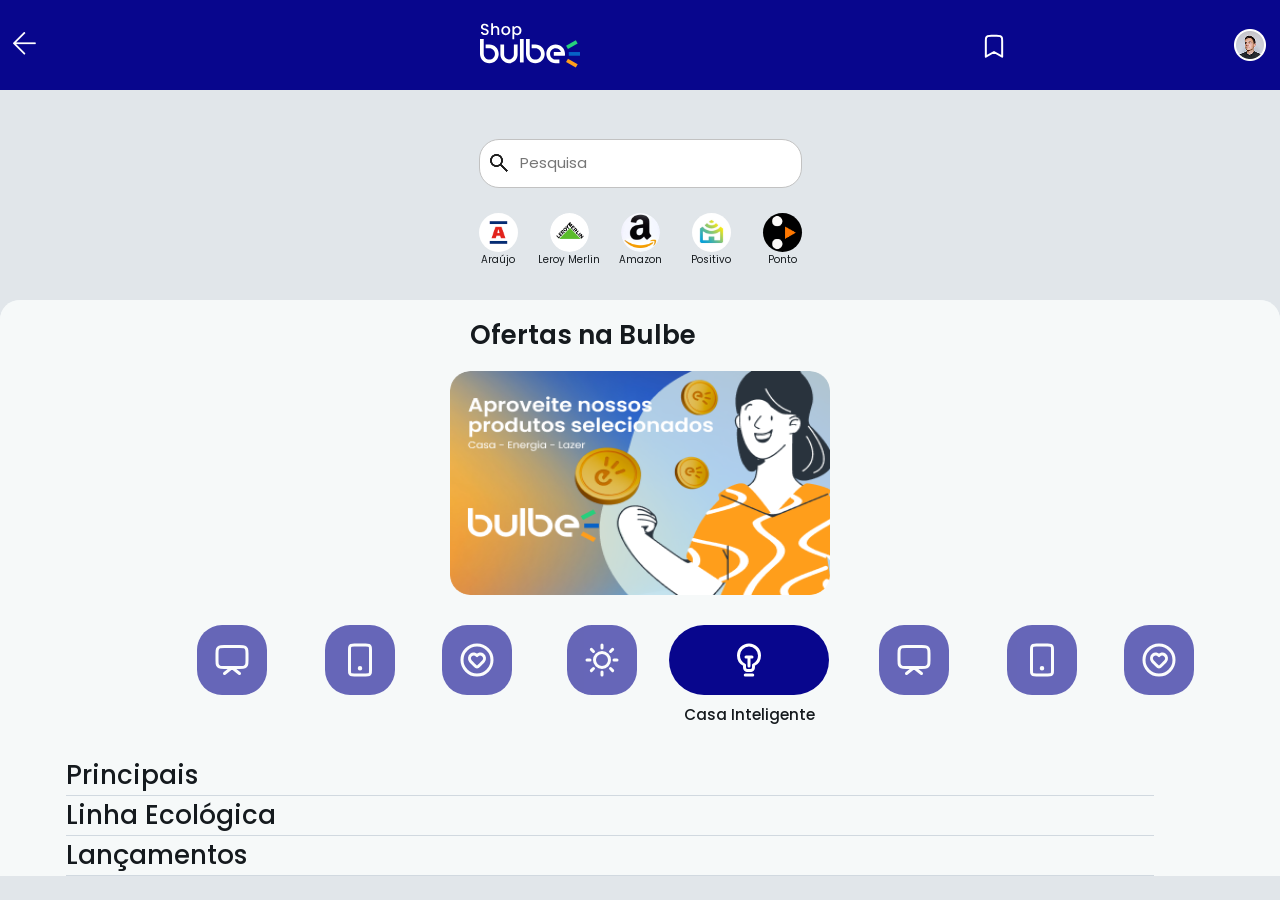
==== index.html @ 0b781660 "feat: conectar frontend à API Bulbe Energia - Cria scripts/api.js — cliente HTTP centralizado com:  " ====
<!DOCTYPE html>
<html lang="en">

<head>
  <meta charset="UTF-8" />
  <meta name="viewport" content="width=device-width, initial-scale=1.0" />
  <title>Página Home</title>
  <link rel="stylesheet" href="./assets/style.css" />
  <link rel="preconnect" href="https://fonts.googleapis.com" />
  <link rel="preconnect" href="https://fonts.gstatic.com" crossorigin />
  <link
    href="https://fonts.googleapis.com/css2?family=Poppins:ital,wght@0,100;0,200;0,300;0,400;0,500;0,600;0,700;0,800;0,900;1,100;1,200;1,300;1,400;1,500;1,600;1,700;1,800;1,900&display=swap"
    rel="stylesheet" />
</head>

<body>
  <header>
    <div class="parte-superior">
      <div class="itens-header">
        <div class="icon-seta">
          <img src="./assets/img/corner-up-left.png" alt="" id="seta" />
        </div>
        <a href="./index.html">
        <div class="logo-bulbe">
          <img src="./assets/img/bulbe-shop.svg" alt="" id="bulbe" />
        </div></a>
        <div class="sino-e-avatar">
          <a href="./paginas/favoritos.html"><div class="icon-sino">
            <img src="./assets/img/bookmark.svg" alt="" id="sino" />
          </div></a>
          <div class="icon-user">
            <img src="./assets/img/Avatar.png" alt="" id="avatar" />
          </div>
        </div>
      </div>
    </div>
  </header>

  <div class="headerSpace"></div>



<aside>
  <div class="pesquisa">
        <div class="barra-de-pesquisa">
          <div class="icon-lupa">
            <img src="./assets/img/lupa-icons.png" alt="" />
          </div>

          <input type="text" name="" id="pesquisa" placeholder="Pesquisa" />
          <div id="container-produtos-pesquisa"></div>
        </div>
        
  </div>
  
  <div class="empresa-principal">
    <a href="./paginas/afiliadosAraujo.html">
      <div class="caixa-empresa">
        <div class="empresa-1"></div>
        <div class="nome-empresa">Araújo</div>
      </div>
    </a>
      <a href="./paginas/afiliadosLeroy.html">
      <div class="caixa-empresa">
          <div class="empresa-2"></div>
          <div class="nome-empresa">Leroy Merlin</div>
      </div>
      </a>

      <a href="./paginas/afiliadosAmazon.html">
        <div class="caixa-empresa">
          <div class="empresa-3"></div>
          <div class="nome-empresa">Amazon</div>
        </div>
      </a>
    
     <a href="./paginas/afiliadosPositivo.html">
      <div class="caixa-empresa">
        <div class="empresa-4"></div>
        <div class="nome-empresa">Positivo</div>
      </div>
    </a>

    <a href="/paginas/afiliadosPonto.html">
      <div class="caixa-empresa">
        <div class="empresa-5"></div>
        <div class="nome-empresa">Ponto</div>
      </div> 
  
    </a>
  </div>
</aside>


<main>
  <div class="corpo-principal">
    <div class="titulo">Ofertas na Bulbe</div>
    <div class="imagem-banner">
      <img class="imagem-banner" src="./assets/img/Banner1.png" alt="">
    </div>
  </div>
  <!-- <div class="bolinhas-de-selecao">
    <div class="bolinha1"></div>
    <div class="bolinha2"></div>
  </div> -->

<div class="carrossel-categorias">
  <div class="icones-categorias">


    <a class="opacidade">
    <div class="icone-texto-categoria">
      <div class="fundo-imagem-icone">
        <div class="imagem-icone1"></div>
      </div>
      <div class="nome-icone">Casa Inteligente</div>
    </div></a>

    <a href="/paginas/categoria.html?categoria=Eletrodomésticos">
    <div class="icone-texto-categoria">
      <div class="fundo-imagem-icone">
        <div class="imagem-icone2"></div>
      </div>
      <div class="nome-icone">Eletrodomésticos</div>
    </div></a>

    <a href="/paginas/categoria.html?categoria=Eletrônicos">
    <div class="icone-texto-categoria">
      <div class="fundo-imagem-icone">
        <div class="imagem-icone3"></div>
      </div>
      <div class="nome-icone">Eletrônicos</div>
    </div></a>

    <a href="/paginas/categoria.html?categoria=Esporte e Lazer">
    <div class="icone-texto-categoria">
      <div class="fundo-imagem-icone">
        <div class="imagem-icone4"></div>
      </div>
      <div class="nome-icone">Esporte e Lazer</div>
    </div></a>

    <a href="/paginas/categoria.html?categoria=Energia Solar">
    <div class="icone-texto-categoria">
      <div class="fundo-imagem-icone">
        <div class="imagem-icone5"></div>
      </div>
      <div class="nome-icone">Energia Solar</div>
    </div></a>
    <a href="/paginas/categoria.html?categoria=Casa Inteligente">
    <div class="icone-texto-categoria">
      <div class="fundo-imagem-icone">
        <div class="imagem-icone1"></div>
      </div>
      <div class="nome-icone">Casa Inteligente</div>
    </div></a>

    <a href="/paginas/categoria.html?categoria=Eletrodomésticos">
    <div class="icone-texto-categoria">
      <div class="fundo-imagem-icone">
        <div class="imagem-icone2"></div>
      </div>
      <div class="nome-icone">Eletrodomésticos</div>
    </div></a>

    <a href="/paginas/categoria.html?categoria=Eletrônicos">
    <div class="icone-texto-categoria">
      <div class="fundo-imagem-icone">
        <div class="imagem-icone3"></div>
      </div>
      <div class="nome-icone">Eletrônicos</div>
    </div></a>

    <a href="/paginas/categoria.html?categoria=Esporte e Lazer">
    <div class="icone-texto-categoria">
      <div class="fundo-imagem-icone">
        <div class="imagem-icone4"></div>
      </div>
      <div class="nome-icone">Esporte e Lazer</div>
    </div></a>

    <a class="opacidade" href="#">
    <div class="icone-texto-categoria">
      <div class="fundo-imagem-icone">
        <div class="imagem-icone5"></div>
      </div>
      <div class="nome-icone">Energia Solar</div>
    </div></a>

    

  </div>
  </div>


<div class="sessao-card">
  <div class="titulo-sessao-card">
    Principais
    </div>
  
  <div class="carrossel" id="carrossel-principais">
    </div> </div>

<div class="sessao-card">
  <div class="titulo-sessao-card">
    Linha Ecológica
    </div>
  
  <div class="carrossel" id="carrossel-eco">
    </div> </div>

<div class="sessao-card">
  <div class="titulo-sessao-card">
    Lançamentos
    </div>
  
  <div class="carrossel" id="carrossel-lançamentos">
    </div> </div>

  <script src="scripts/script.js"></script>
</main>
</body>
---- assets/style.css ----
* {
  padding: 0;
  margin: 0;
  box-sizing: border-box;
  font-family: "Poppins";
}

:root {
  --cor-fundo-branco: #ffffff;
  --cor-fundo-imagem: #dddada;
  --cor-das-bordas-pesquisa: #c2c2c2;
  --cor-caixa-carrossel: #f1a240;
  --cor-header-botao: #08068d;
  --cor-da-barra-pesquisa: #a4b3c1;
  --cor-do-fundo-aside: #e1e6ea;
  --cor-bolinha: #d2d9df;
  --cor-titulos:#151A1E; 
  --cor-borda-sessao-card:#D1D9E0;
  --cor-main: #F6F9F9;
  --cor-preço: #0B08C4;
}

body {
  width: 100vw;
  height: 99vh;
  background-color: var(--cor-do-fundo-aside);
}

.opacidade{
  opacity: 0%;
  background-color: red;
}
.corpo-principal {
  width: 100%;
  height: 100%;
  background-color: var(--cor-main);
  /* border: 1px solid var(--cor-header-botao); */
  display: flex;
  flex-direction: column;
  align-items: center;
  justify-content: center;
  border-top-left-radius: 20px;
  border-top-right-radius: 20px;
}

.parte-superior {
  display: flex;
  justify-content: space-evenly;
  align-items: center;
  height: 100%;
  width: 100%;
  background-color: var(--cor-header-botao);
}

header {
  position: fixed;
  top: 0;
  /* border: 1px solid rgb(255, 0, 0); */
  background-color: var(--cor-header-botao);
  height: 90px;
  width: 100%;
  z-index: 10;
}

.itens-header {
  display: flex;
  justify-content: space-between;
  align-items: center;
  width: 100%;
  height: 100%;
  padding-left: 10px;
  padding-right: 10px;
  z-index: 1;
}

.sino-e-avatar {
  display: flex;
  justify-content: space-between;
  width: 23%;
  height: 40px;
  align-items: center;
}

#bulbe {
  position: relative;
  left: 20px;
  bottom: -2px;
}

.espacamento-superior {
  width: 100%;
  height: 15vh;
  background-color: var(--cor-do-fundo-aside);
}

#pesquisa {
  
  padding-left: 40px;
  background-color: var(--cor-fundo-branco);
  width: 323px;
  height: 49px;
  border-radius: 20px;
  border: 0.5px solid var(--cor-das-bordas-pesquisa);
  /* border: 1px solid blue; */
  margin-top: -20px;


}

.pesquisa {
 
  margin-bottom: 9px;
  /* border: 1px solid orange; */

  height: 49px;
}

aside {
  width: 100%;
  height: 20vh;
  background-color: var(--cor-do-fundo-aside);
  display: flex;
  flex-direction: column;
  justify-content: center;
  align-items: center;
  margin-top: 90px;
}

.pesquisa ::placeholder {
  font-size: 15px;
}

.icon-lupa {
  position: relative;
  left: 8px;
  top: 17px;
  z-index: 0;
  width: 16px;
  height: 16px;
}

.empresa-principal {
  display: flex;
  flex-direction: row;
  gap: 30px;
  justify-content: center;
  align-items: center;
  margin-bottom: 40px;
}

.empresa-1,
.empresa-2,
.empresa-3,
.empresa-4,
.empresa-5 {
  width: 39px;
  height: 39px;
  /* background-color: white; */
  border-radius: 50px;
  /* border: 1px solid black; */
  display: flex;
  align-items: center;
  justify-content: center;
}

.empresa-1 {
  background-image: url(./img/icon-araujo.png);
  background-size: cover;
}

.empresa-2 {
  background-image: url(./img/Leroy.svg);
  background-size: contain;
  background-repeat: no-repeat;
}

.empresa-3 {
  background-image: url(./img/Amazon.svg);
  background-size: cover;
}

.empresa-4 {
  background-image: url(./img/icon-positivo.png);
  background-size: cover;
}

.empresa-5 {
  background-image: url(./img/icon-ponto.png);
  background-size: cover;
}

.caixa-empresa {
  /* border: 1px solid yellow; */
  display: flex;
  flex-direction: column;
  align-items: center;
  justify-content: center;
  width: 41px;
  height: 90%;
  position: relative;
  top: 30px;
}

.nome-empresa {
  font-size: 10px;
  display: flex;
  flex-direction: row;
  text-wrap: nowrap;
  justify-content: center;
  
}

a{
 text-decoration: none;
 color: var(--cor-titulos)
}

.empresa-principal {
  position: relative;
  bottom: 9px;
  display: flex;
  /* border: 1px solid pink; */
  align-items: last baseline;
  justify-content: center;
}

/* .slide-maior {
  display: flex;
  overflow-x: auto;
  scroll-snap-type: x mandatory;
  -webkit-overflow-scrolling: touch;
  gap: 15px;
  padding: 10px;
} */

/* .caixa-maior-carrossel {
    display: flex;
  transition: transform 0.5s ease;
} */
.titulo {
  width: 229px;
  height: 31px;
  font-weight: 600;
  font-size: 26px;
  display: flex;
  margin-right: 0px;
  margin-right: 112px;
  margin-top: 20px;
  color: var(--cor-titulos);
}

.caixa-maior-carrossel {
  margin-top: 15px;
  background-color: var(--cor-caixa-carrossel);
  width: 375px;
  height: 225px;
  color: var(--cor-fundo-branco);
  display: flex;
  flex-direction: column;
  align-items: center;
  justify-content: center;
  font-weight: 500;
  font-size: 26px;
  border-radius: 20px;
  gap: 10px;
  text-align: center;
}

.headerSpace{
    height: 30px;
    width: 100%;
  
}

 .imagem-banner{
  display: flex;
  justify-content: center;
  align-items: center; 
  width: 380px;
  height: 224px;   
  border-radius: 20px;
} 

.titulo{
  display: flex;
  align-items: center;
  justify-content: flex-start;
  margin-bottom: 20px;
}

/* .escrita-interna {
  display: flex;
  word-wrap: break-word;
  width: 311px;
  text-align: left;
} */

/* .desconto {
  width: 139px;
  height: 47px;
  background-color: var(--cor-header-botao);
  border-radius: 20px;
  display: flex;
  align-items: center;
  justify-content: center;
} */

.imagem-carrossel {
  width: 39px;
  height: 39px;
  background-image: url(./img/icon-ponto.png);
  background-size: cover;
  border-radius: 100px;
  left: 160px;
  bottom: 50px;
  position: relative;
  z-index: 1;
}

.bolinha1,
.bolinha2 {
  height: 8px;
  width: 8px;
  border-radius: 100px;
}

.bolinha1 {
  border: 1px solid var(--cor-header-botao);
  background-color: var(--cor-header-botao);
}

.bolinha2 {
  border: 1px solid var(--cor-bolinha);
  background-color: var(--cor-bolinha);
}

.bolinhas-de-selecao {
  display: flex;
  gap: 5px;
  align-items: center;
  justify-content: center;
  /* border: 1px solid rgb(255, 0, 0); */
  position: relative;
  bottom: 30px;
}

.sessao-maior {
  display: flex;
  gap: 40px;
}

.caixa-sessao {
  width: 50px;
  height: 80px;
  background-color: var(--cor-header-botao);
  display: flex;
  justify-content: center;
  align-items: first baseline;
}

.sessao-1,.sessao-2,.sessao-3,.sessao-4,.sessao-5 {
  width: 61px;
  height: 66px;
  background-color: var(--cor-header-botao);
}

.icones-categorias {
  display: flex; /* Alinha os ícones lado a lado */
  gap: 15px; /* Espaço entre os ícones (reduzi um pouco) */
  padding: 30px 16px; /* Espaço nas bordas para o 1º e último item */
  
  /* Importante para o 'scroll-snap' funcionar com o padding */
  width: max-content; 
}

/* O ÍCONE (Estado Padrão / Inativo) */
.fundo-imagem-icone {
  background-color: var(--cor-header-botao);
  border-radius: 25px;
  display: flex;
  align-items: center;
  justify-content: center;
  margin: 0 auto;
  transition: all 0.3s ease;
  
  /* Padrão: Quadrado */
  width: 70px;
  height: 70px; 
}


.carrossel-categorias {
  width: 100%; /* Garante que ocupe a largura toda */
  overflow-x: auto; /* Habilita a rolagem */
  scroll-snap-type: x mandatory;
  scroll-behavior: smooth;
  scrollbar-width: none;
  /* REMOVIDO: display: flex, justify-content: center, align-items: center 
    Eles estavam quebrando a rolagem.
  */
}

.carrossel-categorias::-webkit-scrollbar {
  display: none;
}

.fundo-imagem-icone div {
  width: 36px;
  height: 36px;
  background-size: contain;
  background-position: center;
  background-repeat: no-repeat;
}

/* O wrapper de cada item */
.icone-texto-categoria {
  flex: 0 0 auto;
  scroll-snap-align: center;
  text-align: center;
  transition: all 0.3s ease;
  
  /* Padrão: Opaco */
  opacity: 0.6;
}

.icone-texto-categoria.ativo {
  opacity: 1;
}

.icone-texto-categoria.ativo .fundo-imagem-icone {
  /* Ativo: Retângulo largo */
  width: 160px; /* Sua largura desejada */
  height: 70px; /* Mantém a altura para um visual mais limpo */
  border-radius: 35px;
}

.icone-texto-categoria.ativo .nome-icone {
  /* Ativo: Visível e com altura */
  opacity: 1;
  height: 1.2em; /* Altura suficiente para uma linha de texto */
}

.nome-icone {
  color: var(--cor-titulos);
  text-decoration: none;
  font-size: 0.95rem;
  font-weight: 500;
  margin-top: 8px;
  opacity: 0;
  transition: opacity 0.3s ease;
}


.imagem-icone1, .imagem-icone2, .imagem-icone3, .imagem-icone4, .imagem-icone5{
    width: 36px;
    height: 36px;

    background-position: center;
    background-size: cover;
}

.imagem-icone1{
    background-image: url(./img/lightbulb-04.svg);
}

.imagem-icone2{
    background-image: url(./img/tv-02.svg);
}

.imagem-icone3{
    background-image: url(./img/phone-01.svg);
}

.imagem-icone4{
    background-image: url(./img/heart-circle.svg);
}

.imagem-icone5{
    background-image: url(./img/sun.svg);
}

.sessao-card {
  width: 100%;
  display: flex;
  flex-wrap: wrap;
  justify-content: center;
  align-items: flex-start;
  gap: 20px;
}


.titulo-sessao-card{
    display: flex;
    flex-direction: column;
    color: var(--cor-titulos);
    font-size: 26px;
    gap: 5px;
    border-bottom: 1px solid var(--cor-borda-sessao-card);
    width: 85%;
    font-weight: 500;
}
  
.titulo-sessao-card p{
    display: flex;
    font-size: 14px;
    align-items: center;
    font-weight: 600;
}

/* .card-produto {
  width: 250px;
  background-color: var(--cor-fundo-branco);
  border: 1px solid var(--cor-borda-sessao-card);
  border-radius: 20px;
  display: flex;
  flex-direction: column;
  align-items: center;
  justify-content: space-between;
  padding: 15px;
  gap: 10px;
  text-align: center;
  transition: transform 0.2s ease;
} */

.estrela{
    width: 14px;
    height: 14px;
    background-image: url(./img/star-01.png);
    background-size: 14px;
}

.avaliacao{
    display: flex;
    gap: 2px;
}



.nome-produto-card {
  font-size: 18px;
  font-weight: 500;
  color: var(--cor-titulos);
  display: -webkit-box;  /* número máximo de linhas */
  -webkit-box-orient: vertical;
  overflow: hidden;
  -webkit-line-clamp: 2;     /* número máximo de linhas */
  -webkit-box-orient: vertical;
  width: 100%;
}
.info-card{
  width: 45%;
  display: flex;
  flex-direction: column;
  gap: 14px;
}

.preco-produto-card {
  font-size: 18px;
  font-weight: 600;
  color: var(--cor-preço);

}

#container-produtos-pesquisa {
  position: absolute;
  top: 55px;
  left: 0;
  width: 100%;
  background-color: var(--cor-fundo-branco);
  border-radius: 12px;
  box-shadow: 0 4px 10px rgba(0, 0, 0, 0.15);
  z-index: 1;
  overflow-y: auto;
  max-height: 280px;
  display: none;
  flex-direction: column;
  gap: 10px;
  padding: 10px;
  transition: all 0.25s ease-in-out;
  scrollbar-width: thin;
  scrollbar-color: var(--cor-header-botao) transparent;
  opacity: 0;
}



.barra-de-pesquisa {
  position: relative;
}

#container-produtos-pesquisa .smallItem {
  width: 100%;
  background-color: var(--cor-fundo-branco);
  border: 1px solid var(--cor-borda-sessao-card);
  border-radius: 10px;
  display: flex;
  align-items: center;
  justify-content: flex-start;
  gap: 10px;
  padding: 8px;
  transition: transform 0.2s ease, box-shadow 0.2s ease;
}

#container-produtos-pesquisa .smallItem:hover {
  transform: translateY(-2px);
  box-shadow: 0 3px 8px rgba(0, 0, 0, 0.15);
}




#container-produtos-pesquisa .nome-produto-card {
  font-size: 15px;
  font-weight: 500;
  color: var(--cor-titulos);
  
}


#container-produtos-pesquisa .avaliacao {
  display: flex;
  gap: 1px;
  transform: scale(0.8);
  transform-origin: left;
}

#container-produtos-pesquisa .preco-produto-card {
  font-size: 14px;
  font-weight: 600;
  color: var(--cor-preço);
}

#container-produtos-pesquisa .botao-produto {
  width: 80px;
  height: 26px;
  background-color: var(--cor-header-botao);
  color: var(--cor-main);
  border-radius: 20px;
  display: flex;
  align-items: center;
  justify-content: center;
  font-size: 11px;
  font-weight: 500;
}



.carrossel {
  display: flex;
  overflow-x: auto;               
  scroll-snap-type: x mandatory;  
  gap: 20px;                       
  padding: 10px;        
  padding-left: 20px;   
  padding-right: 20px;         
  scrollbar-width: none;     
   
}

.carrossel::-webkit-scrollbar {
  display: none;                  
}

.smallItem {
  flex: 0 0 auto;                 
  scroll-snap-align: center;      
  width: 300px;
  height: 190px;
  border-radius: 15px;
  overflow: hidden;
  background: var(--cor-fundo-branco);
  border: 2px solid var(--cor-borda-sessao-card);
  display: flex;
  justify-content: center;
  align-items: center;
  flex-direction: row;
  gap: 12px;
  padding: 10px;
}

.imagem-card {
    width: 45%;
    height: 80%;
    display: flex;
    justify-content: center;
    align-items: center;

  }

.imagem-card img{
  
  width: auto;
  height: 90%;
  border-radius: 10px;
}

.estrela{
    width: 14px;
    height: 14px;
    background-image: url(./img/star-01.png);
    background-size: 14px;
}

.avaliacao{
    display: flex;
    gap: 2px;
}

.card-produto {
  min-width: 277px;
  max-width: 277px;
  height: 184px;
  border-radius: 20px;
  display: flex;
  align-items: center;
  justify-content: space-between;
  padding: 17px;
  border: 1px solid var(--cor-borda-sessao-card);
  background-color: var(--cor-fundo-branco);
  
}

.botao-produto {
  width: 100px;
  max-width: 140px;
  height: 34px;
  background-color: var(--cor-header-botao);
  color: var(--cor-main);
  border-radius: 20px;
  display: flex;
  align-items: center;
  justify-content: center;
  font-size: 13px;
  font-weight: 500;
  text-decoration: none;
}

.info-two{
  display: flex;
  flex-direction: column;
}

.sino-e-avatar a{
  width: 28px;
  height: 28px;
}

.icon-user{
  height: 40px;
}

main {
  background-color: var(--cor-main);
  border-top-left-radius: 20px;
  border-top-right-radius: 20px;
}


body, html {
  overflow-x: hidden;
}

@media (min-width: 600px) and (max-width: 1024px){
  
  .itens-header {
  padding-left: 30px;
  padding-right: 30px;

}
.sino-e-avatar {
  width: 13%;
}

#bulbe {
  left: 30px;
  bottom: -2px;
}

  #pesquisa {
    width: 680px;
    height: 60px;
  }

  .pesquisa {
    margin-bottom: 20px;
}

  .pesquisa ::placeholder {
    position: relative;
    top: 4px;
    left: 20px;
    font-size: 22px;
}

  .icon-lupa {
  position: relative;
  left: 20px;
  top: 17px;
  z-index: 0;
  width: 16px;
  height: 16px;
}

.imagem-banner {
    width: 100%;
    height: auto;
    max-width: 90%;
    border-radius: 20px;
    margin-bottom: 70px;
  }

.imagem-banner img {
    width: 100%;
    height: auto;
    border-radius: 20px;
  }

.titulo {
  font-size: 50px;
  width: 670px;
  height: 100px;
  margin-right: 10px;
  margin-bottom: 30px;
  }

.empresa-1,.empresa-2,.empresa-3,.empresa-4,.empresa-5 {
  width: 60px;
  height: 60px;
}
.empresa-principal {
  gap: 70px;
}
.nome-empresa {
  font-size: 15px;
}

.icone-texto-categoria.ativo .fundo-imagem-icone {
    width: 260px;
    height: 85px;
  }

.icone-texto-categoria.ativo .nome-icone {
    font-size: 20px;
  }

  .card-produto,
  .smallItem {
    min-width: 450px;
    max-width: 450px;
    height: 320px;
  }

  

  .botao-produto {
    width: 130px;
    height: 40px;
    font-size: 15px;
  }

}


@media (max-width: 400px){

.imagem-banner {
    width: 100%;
    max-width: 92%;
    border-radius: 20px;
  }

.imagem-banner img {
    width: 100%;
    height: auto;
    border-radius: 20px;
  }

} 

@media (max-width: 360px) {

  #pesquisa {
    width: 250px;
    height: 45px;
  }

  .empresa-1, .empresa-2, .empresa-3, .empresa-4, .empresa-5 {
    width: 32px;
    height: 32px;
  } 

  .caixa-empresa {
  top: 17px;
}

.nome-empresa {
    font-size: 9px;
  }

  .titulo {
  font-size: 22px;
  margin-right: 50px;
  margin-top: 15px;
  margin-bottom: -5px;
  }

  .icone-texto-categoria.ativo .fundo-imagem-icone {
    width: 130px;
    height: 60px;
  }

  .card-produto, .smallItem {
    min-width: 260px;
    max-width: 260px;
    height: 184px;
  } 

  

    
}
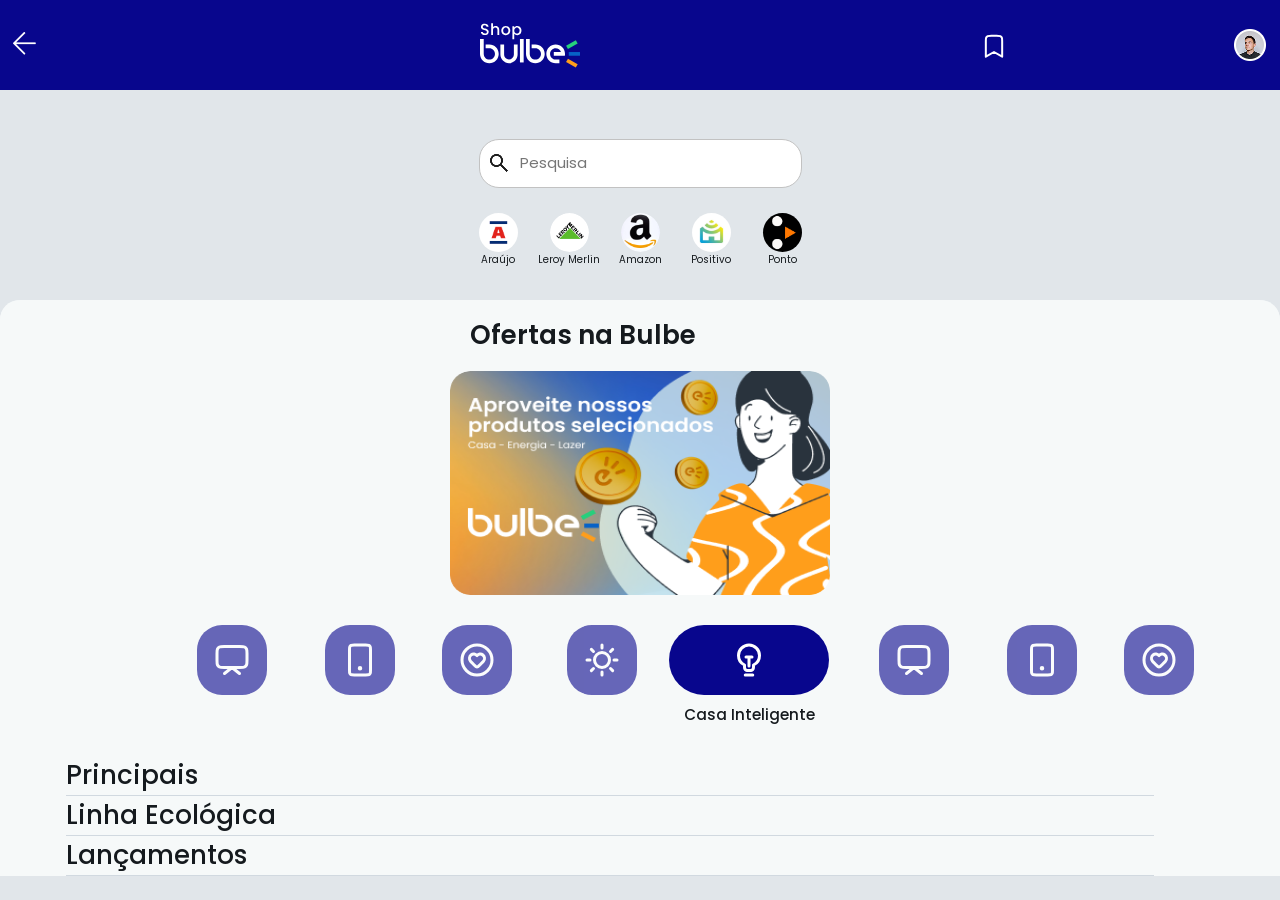
==== commit 01de9146: "fix: importar api.js em todos os HTMLs antes dos scripts de página Adiciona <script src="/scripts/ap" ====
--- a/index.html
+++ b/index.html
@@ -217,6 +217,7 @@
   <div class="carrossel" id="carrossel-lançamentos">
     </div> </div>
 
+  <script src="/scripts/api.js"></script>
   <script src="scripts/script.js"></script>
 </main>
 </body>
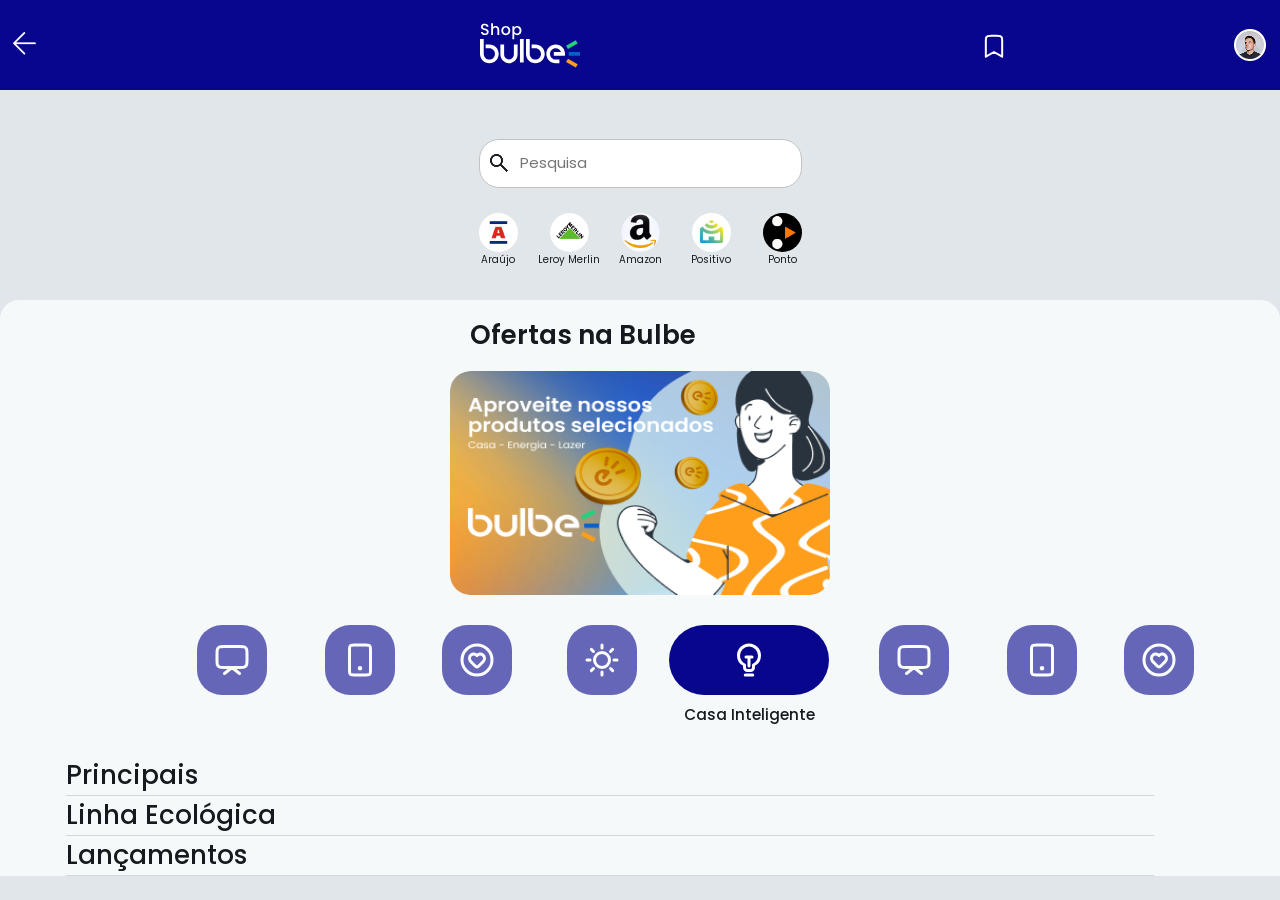
==== commit be715d9c: "feat: index botão admin por meio de java script" ====
--- a/index.html
+++ b/index.html
@@ -21,13 +21,16 @@
           <img src="./assets/img/corner-up-left.png" alt="" id="seta" />
         </div>
         <a href="./index.html">
-        <div class="logo-bulbe">
-          <img src="./assets/img/bulbe-shop.svg" alt="" id="bulbe" />
-        </div></a>
+          <div class="logo-bulbe">
+            <img src="./assets/img/bulbe-shop.svg" alt="" id="bulbe" />
+          </div>
+        </a>
         <div class="sino-e-avatar">
-          <a href="./paginas/favoritos.html"><div class="icon-sino">
-            <img src="./assets/img/bookmark.svg" alt="" id="sino" />
-          </div></a>
+          <a href="./paginas/favoritos.html">
+            <div class="icon-sino">
+              <img src="./assets/img/bookmark.svg" alt="" id="sino" />
+            </div>
+          </a>
           <div class="icon-user">
             <img src="./assets/img/Avatar.png" alt="" id="avatar" />
           </div>
@@ -40,31 +43,31 @@
 
 
 
-<aside>
-  <div class="pesquisa">
-        <div class="barra-de-pesquisa">
-          <div class="icon-lupa">
-            <img src="./assets/img/lupa-icons.png" alt="" />
-          </div>
-
-          <input type="text" name="" id="pesquisa" placeholder="Pesquisa" />
-          <div id="container-produtos-pesquisa"></div>
-        </div>
-        
-  </div>
-  
-  <div class="empresa-principal">
-    <a href="./paginas/afiliadosAraujo.html">
-      <div class="caixa-empresa">
-        <div class="empresa-1"></div>
-        <div class="nome-empresa">Araújo</div>
-      </div>
-    </a>
+  <aside>
+    <div class="pesquisa">
+      <div class="barra-de-pesquisa">
+        <div class="icon-lupa">
+          <img src="./assets/img/lupa-icons.png" alt="" />
+        </div>
+
+        <input type="text" name="" id="pesquisa" placeholder="Pesquisa" />
+        <div id="container-produtos-pesquisa"></div>
+      </div>
+
+    </div>
+
+    <div class="empresa-principal">
+      <a href="./paginas/afiliadosAraujo.html">
+        <div class="caixa-empresa">
+          <div class="empresa-1"></div>
+          <div class="nome-empresa">Araújo</div>
+        </div>
+      </a>
       <a href="./paginas/afiliadosLeroy.html">
-      <div class="caixa-empresa">
+        <div class="caixa-empresa">
           <div class="empresa-2"></div>
           <div class="nome-empresa">Leroy Merlin</div>
-      </div>
+        </div>
       </a>
 
       <a href="./paginas/afiliadosAmazon.html">
@@ -73,151 +76,166 @@
           <div class="nome-empresa">Amazon</div>
         </div>
       </a>
-    
-     <a href="./paginas/afiliadosPositivo.html">
-      <div class="caixa-empresa">
-        <div class="empresa-4"></div>
-        <div class="nome-empresa">Positivo</div>
-      </div>
-    </a>
-
-    <a href="/paginas/afiliadosPonto.html">
-      <div class="caixa-empresa">
-        <div class="empresa-5"></div>
-        <div class="nome-empresa">Ponto</div>
-      </div> 
-  
-    </a>
-  </div>
-</aside>
-
-
-<main>
-  <div class="corpo-principal">
-    <div class="titulo">Ofertas na Bulbe</div>
-    <div class="imagem-banner">
-      <img class="imagem-banner" src="./assets/img/Banner1.png" alt="">
-    </div>
-  </div>
-  <!-- <div class="bolinhas-de-selecao">
+
+      <a href="./paginas/afiliadosPositivo.html">
+        <div class="caixa-empresa">
+          <div class="empresa-4"></div>
+          <div class="nome-empresa">Positivo</div>
+        </div>
+      </a>
+
+      <a href="/paginas/afiliadosPonto.html">
+        <div class="caixa-empresa">
+          <div class="empresa-5"></div>
+          <div class="nome-empresa">Ponto</div>
+        </div>
+
+      </a>
+    </div>
+  </aside>
+
+
+  <main>
+    <div class="corpo-principal">
+      <div class="titulo">Ofertas na Bulbe</div>
+      <div class="imagem-banner">
+        <img class="imagem-banner" src="./assets/img/Banner1.png" alt="">
+      </div>
+    </div>
+    <!-- <div class="bolinhas-de-selecao">
     <div class="bolinha1"></div>
     <div class="bolinha2"></div>
   </div> -->
 
-<div class="carrossel-categorias">
-  <div class="icones-categorias">
-
-
-    <a class="opacidade">
-    <div class="icone-texto-categoria">
-      <div class="fundo-imagem-icone">
-        <div class="imagem-icone1"></div>
-      </div>
-      <div class="nome-icone">Casa Inteligente</div>
-    </div></a>
-
-    <a href="/paginas/categoria.html?categoria=Eletrodomésticos">
-    <div class="icone-texto-categoria">
-      <div class="fundo-imagem-icone">
-        <div class="imagem-icone2"></div>
-      </div>
-      <div class="nome-icone">Eletrodomésticos</div>
-    </div></a>
-
-    <a href="/paginas/categoria.html?categoria=Eletrônicos">
-    <div class="icone-texto-categoria">
-      <div class="fundo-imagem-icone">
-        <div class="imagem-icone3"></div>
-      </div>
-      <div class="nome-icone">Eletrônicos</div>
-    </div></a>
-
-    <a href="/paginas/categoria.html?categoria=Esporte e Lazer">
-    <div class="icone-texto-categoria">
-      <div class="fundo-imagem-icone">
-        <div class="imagem-icone4"></div>
-      </div>
-      <div class="nome-icone">Esporte e Lazer</div>
-    </div></a>
-
-    <a href="/paginas/categoria.html?categoria=Energia Solar">
-    <div class="icone-texto-categoria">
-      <div class="fundo-imagem-icone">
-        <div class="imagem-icone5"></div>
-      </div>
-      <div class="nome-icone">Energia Solar</div>
-    </div></a>
-    <a href="/paginas/categoria.html?categoria=Casa Inteligente">
-    <div class="icone-texto-categoria">
-      <div class="fundo-imagem-icone">
-        <div class="imagem-icone1"></div>
-      </div>
-      <div class="nome-icone">Casa Inteligente</div>
-    </div></a>
-
-    <a href="/paginas/categoria.html?categoria=Eletrodomésticos">
-    <div class="icone-texto-categoria">
-      <div class="fundo-imagem-icone">
-        <div class="imagem-icone2"></div>
-      </div>
-      <div class="nome-icone">Eletrodomésticos</div>
-    </div></a>
-
-    <a href="/paginas/categoria.html?categoria=Eletrônicos">
-    <div class="icone-texto-categoria">
-      <div class="fundo-imagem-icone">
-        <div class="imagem-icone3"></div>
-      </div>
-      <div class="nome-icone">Eletrônicos</div>
-    </div></a>
-
-    <a href="/paginas/categoria.html?categoria=Esporte e Lazer">
-    <div class="icone-texto-categoria">
-      <div class="fundo-imagem-icone">
-        <div class="imagem-icone4"></div>
-      </div>
-      <div class="nome-icone">Esporte e Lazer</div>
-    </div></a>
-
-    <a class="opacidade" href="#">
-    <div class="icone-texto-categoria">
-      <div class="fundo-imagem-icone">
-        <div class="imagem-icone5"></div>
-      </div>
-      <div class="nome-icone">Energia Solar</div>
-    </div></a>
-
-    
-
-  </div>
-  </div>
-
-
-<div class="sessao-card">
-  <div class="titulo-sessao-card">
-    Principais
-    </div>
-  
-  <div class="carrossel" id="carrossel-principais">
-    </div> </div>
-
-<div class="sessao-card">
-  <div class="titulo-sessao-card">
-    Linha Ecológica
-    </div>
-  
-  <div class="carrossel" id="carrossel-eco">
-    </div> </div>
-
-<div class="sessao-card">
-  <div class="titulo-sessao-card">
-    Lançamentos
-    </div>
-  
-  <div class="carrossel" id="carrossel-lançamentos">
-    </div> </div>
-
-  <script src="/scripts/api.js"></script>
-  <script src="scripts/script.js"></script>
-</main>
-</body>
+    <div class="carrossel-categorias">
+      <div class="icones-categorias">
+
+
+        <a class="opacidade">
+          <div class="icone-texto-categoria">
+            <div class="fundo-imagem-icone">
+              <div class="imagem-icone1"></div>
+            </div>
+            <div class="nome-icone">Casa Inteligente</div>
+          </div>
+        </a>
+
+        <a href="/paginas/categoria.html?categoria=Eletrodomésticos">
+          <div class="icone-texto-categoria">
+            <div class="fundo-imagem-icone">
+              <div class="imagem-icone2"></div>
+            </div>
+            <div class="nome-icone">Eletrodomésticos</div>
+          </div>
+        </a>
+
+        <a href="/paginas/categoria.html?categoria=Eletrônicos">
+          <div class="icone-texto-categoria">
+            <div class="fundo-imagem-icone">
+              <div class="imagem-icone3"></div>
+            </div>
+            <div class="nome-icone">Eletrônicos</div>
+          </div>
+        </a>
+
+        <a href="/paginas/categoria.html?categoria=Esporte e Lazer">
+          <div class="icone-texto-categoria">
+            <div class="fundo-imagem-icone">
+              <div class="imagem-icone4"></div>
+            </div>
+            <div class="nome-icone">Esporte e Lazer</div>
+          </div>
+        </a>
+
+        <a href="/paginas/categoria.html?categoria=Energia Solar">
+          <div class="icone-texto-categoria">
+            <div class="fundo-imagem-icone">
+              <div class="imagem-icone5"></div>
+            </div>
+            <div class="nome-icone">Energia Solar</div>
+          </div>
+        </a>
+        <a href="/paginas/categoria.html?categoria=Casa Inteligente">
+          <div class="icone-texto-categoria">
+            <div class="fundo-imagem-icone">
+              <div class="imagem-icone1"></div>
+            </div>
+            <div class="nome-icone">Casa Inteligente</div>
+          </div>
+        </a>
+
+        <a href="/paginas/categoria.html?categoria=Eletrodomésticos">
+          <div class="icone-texto-categoria">
+            <div class="fundo-imagem-icone">
+              <div class="imagem-icone2"></div>
+            </div>
+            <div class="nome-icone">Eletrodomésticos</div>
+          </div>
+        </a>
+
+        <a href="/paginas/categoria.html?categoria=Eletrônicos">
+          <div class="icone-texto-categoria">
+            <div class="fundo-imagem-icone">
+              <div class="imagem-icone3"></div>
+            </div>
+            <div class="nome-icone">Eletrônicos</div>
+          </div>
+        </a>
+
+        <a href="/paginas/categoria.html?categoria=Esporte e Lazer">
+          <div class="icone-texto-categoria">
+            <div class="fundo-imagem-icone">
+              <div class="imagem-icone4"></div>
+            </div>
+            <div class="nome-icone">Esporte e Lazer</div>
+          </div>
+        </a>
+
+        <a class="opacidade" href="#">
+          <div class="icone-texto-categoria">
+            <div class="fundo-imagem-icone">
+              <div class="imagem-icone5"></div>
+            </div>
+            <div class="nome-icone">Energia Solar</div>
+          </div>
+        </a>
+
+
+
+      </div>
+    </div>
+
+
+    <div class="sessao-card">
+      <div class="titulo-sessao-card">
+        Principais
+      </div>
+
+      <div class="carrossel" id="carrossel-principais">
+      </div>
+    </div>
+
+    <div class="sessao-card">
+      <div class="titulo-sessao-card">
+        Linha Ecológica
+      </div>
+
+      <div class="carrossel" id="carrossel-eco">
+      </div>
+    </div>
+
+    <div class="sessao-card">
+      <div class="titulo-sessao-card">
+        Lançamentos
+      </div>
+
+      <div class="carrossel" id="carrossel-lançamentos">
+      </div>
+    </div>
+
+
+    <script src="/scripts/api.js"></script>
+    <script src="/scripts/admin-badge.js"></script>
+    <script src="scripts/script.js"></script>
+  </main>
+</body>
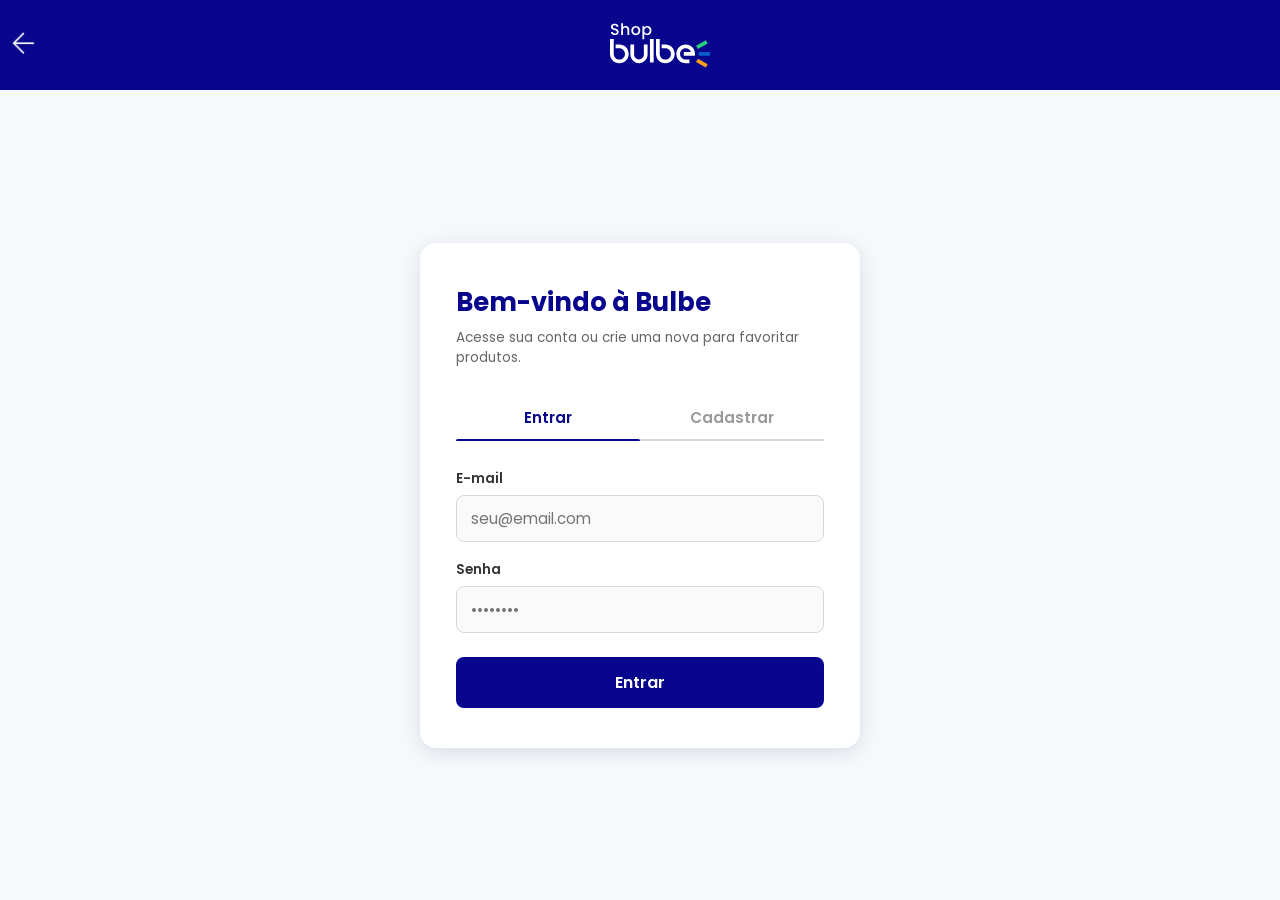
==== commit 63d35be4: "feat: login como primeira tela + icone de usuario dinamico - scripts/script.js: guard de autenticaca" ====
--- a/index.html
+++ b/index.html
@@ -235,6 +235,7 @@
 
 
     <script src="/scripts/api.js"></script>
+  <script src="/scripts/auth-header.js"></script>
     <script src="/scripts/admin-badge.js"></script>
     <script src="scripts/script.js"></script>
   </main>
--- a/assets/style.css
+++ b/assets/style.css
@@ -913,9 +913,164 @@
     min-width: 260px;
     max-width: 260px;
     height: 184px;
-  } 
-
-  
-
-    
-}
+  }
+
+
+
+
+}
+
+/* ═══════════════════════════════════════════════
+   WIDGET DE USUÁRIO (auth-header.js)
+═══════════════════════════════════════════════ */
+
+/* Ícone anônimo — não logado */
+.avatar-link-login {
+  display: flex;
+  align-items: center;
+}
+
+.avatar-anonimo img {
+  width: 36px;
+  height: 36px;
+  border-radius: 50%;
+  opacity: 0.55;
+  filter: brightness(3);
+  transition: opacity 0.2s;
+}
+
+.avatar-anonimo img:hover {
+  opacity: 0.9;
+}
+
+/* Círculo de iniciais — logado */
+.icon-user {
+  position: relative;
+}
+
+.avatar-usuario {
+  width: 38px;
+  height: 38px;
+  border-radius: 50%;
+  background: linear-gradient(135deg, #4c49d6, #0B08C4);
+  display: flex;
+  align-items: center;
+  justify-content: center;
+  cursor: pointer;
+  position: relative;
+  user-select: none;
+  transition: box-shadow 0.2s;
+  box-shadow: 0 0 0 2px rgba(255,255,255,0.25);
+}
+
+.avatar-usuario:hover {
+  box-shadow: 0 0 0 3px rgba(255,255,255,0.5);
+}
+
+.avatar-iniciais {
+  color: #fff;
+  font-size: 0.75rem;
+  font-weight: 700;
+  letter-spacing: 0.5px;
+}
+
+/* Badge "A" de admin */
+.avatar-admin-badge {
+  position: absolute;
+  bottom: -3px;
+  right: -3px;
+  width: 15px;
+  height: 15px;
+  background: #f1a240;
+  color: #08068D;
+  border-radius: 50%;
+  font-size: 0.55rem;
+  font-weight: 800;
+  display: flex;
+  align-items: center;
+  justify-content: center;
+  border: 1.5px solid #08068D;
+}
+
+/* Dropdown */
+.avatar-dropdown {
+  display: none;
+  position: absolute;
+  top: calc(100% + 10px);
+  right: 0;
+  background: #fff;
+  border-radius: 12px;
+  box-shadow: 0 8px 24px rgba(8,6,141,0.15);
+  min-width: 200px;
+  z-index: 1000;
+  overflow: hidden;
+  animation: dropIn 0.18s ease;
+}
+
+.avatar-dropdown.aberto {
+  display: block;
+}
+
+@keyframes dropIn {
+  from { opacity: 0; transform: translateY(-6px); }
+  to   { opacity: 1; transform: translateY(0); }
+}
+
+.avatar-info {
+  padding: 14px 16px 10px;
+  border-bottom: 1px solid #E8ECF0;
+  display: flex;
+  flex-direction: column;
+  gap: 2px;
+}
+
+.avatar-info strong {
+  font-size: 0.9rem;
+  color: #151A1E;
+  white-space: nowrap;
+  overflow: hidden;
+  text-overflow: ellipsis;
+}
+
+.avatar-info span {
+  font-size: 0.75rem;
+  color: #666;
+  white-space: nowrap;
+  overflow: hidden;
+  text-overflow: ellipsis;
+}
+
+.avatar-papel {
+  font-size: 0.7rem !important;
+  color: #08068D !important;
+  font-weight: 600 !important;
+  background: #EEF0FF;
+  border-radius: 4px;
+  padding: 2px 6px;
+  display: inline-block;
+  margin-top: 2px;
+}
+
+.avatar-menu-item {
+  display: block;
+  padding: 11px 16px;
+  font-size: 0.85rem;
+  color: #333;
+  text-decoration: none;
+  cursor: pointer;
+  background: none;
+  border: none;
+  width: 100%;
+  text-align: left;
+  font-family: "Poppins", sans-serif;
+  transition: background 0.15s;
+}
+
+.avatar-menu-item:hover {
+  background: #F6F9F9;
+}
+
+.avatar-sair {
+  color: #d32f2f !important;
+  border-top: 1px solid #E8ECF0;
+}
